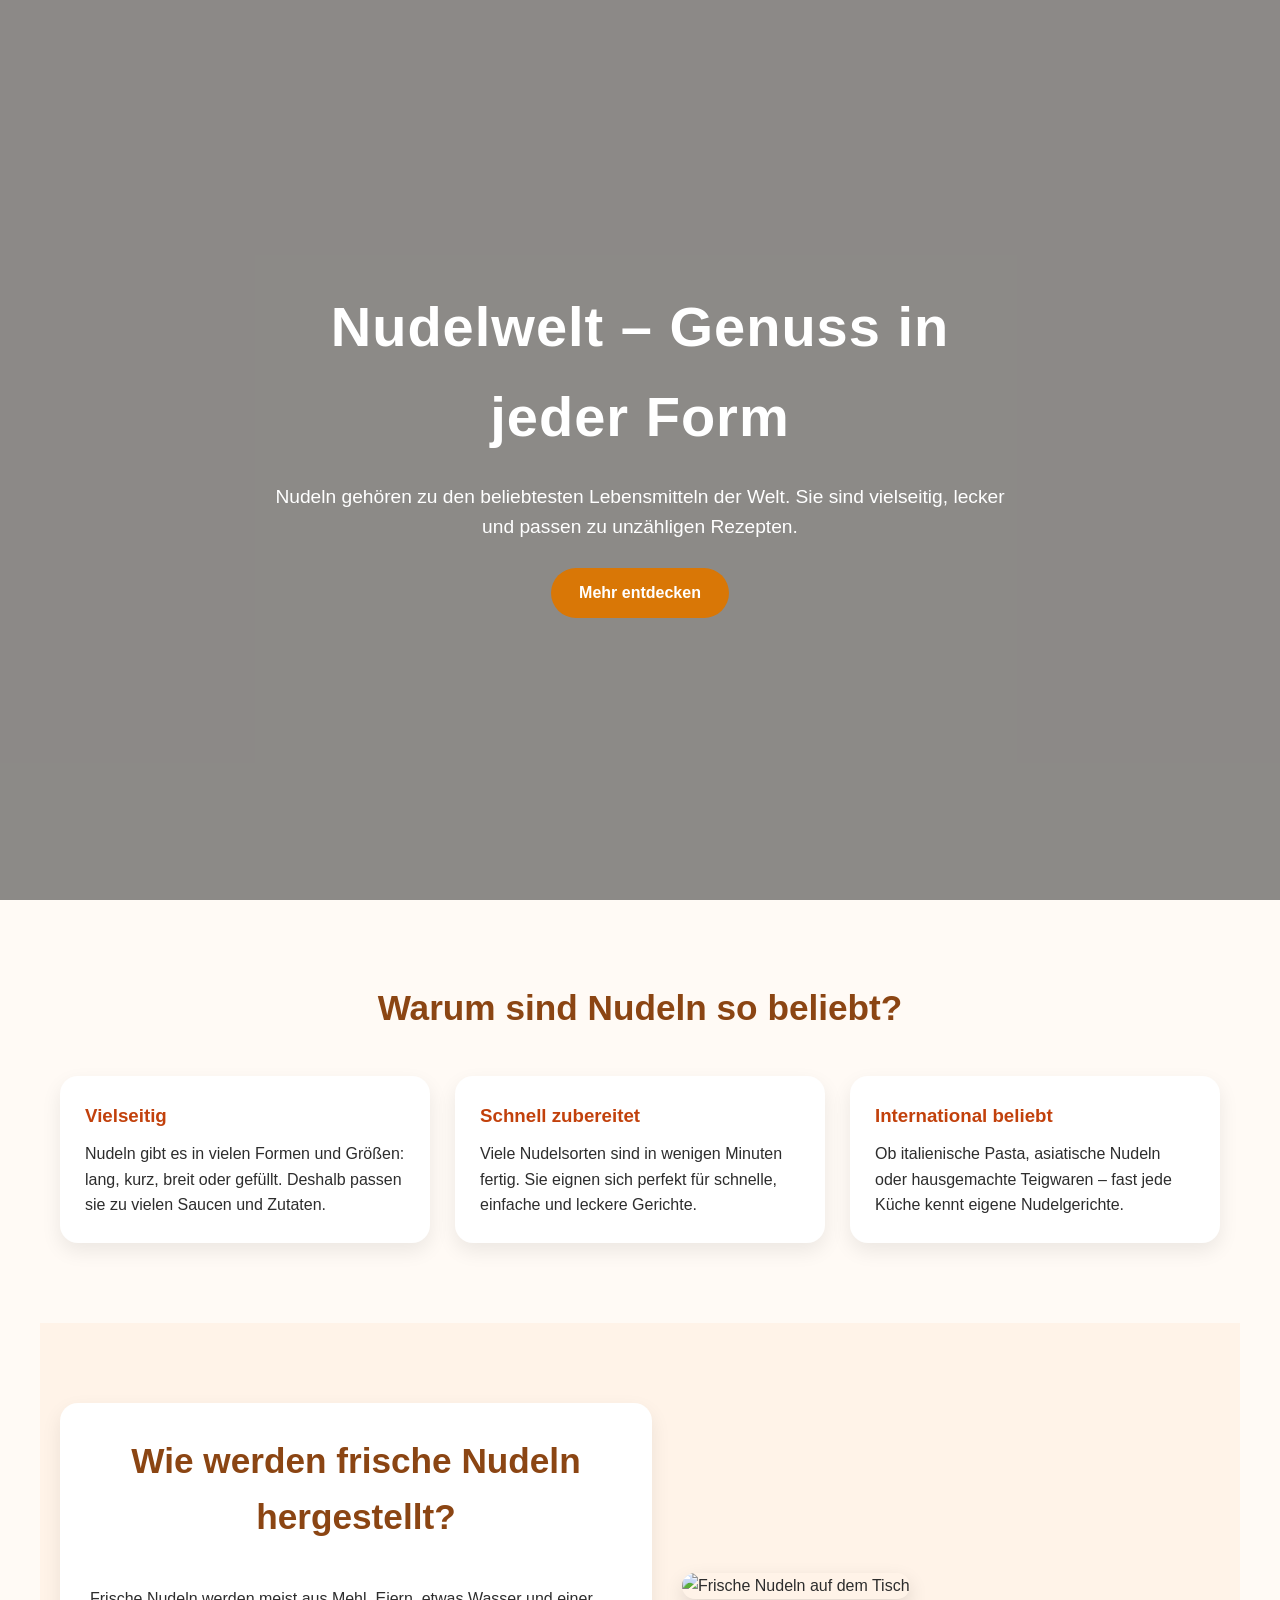
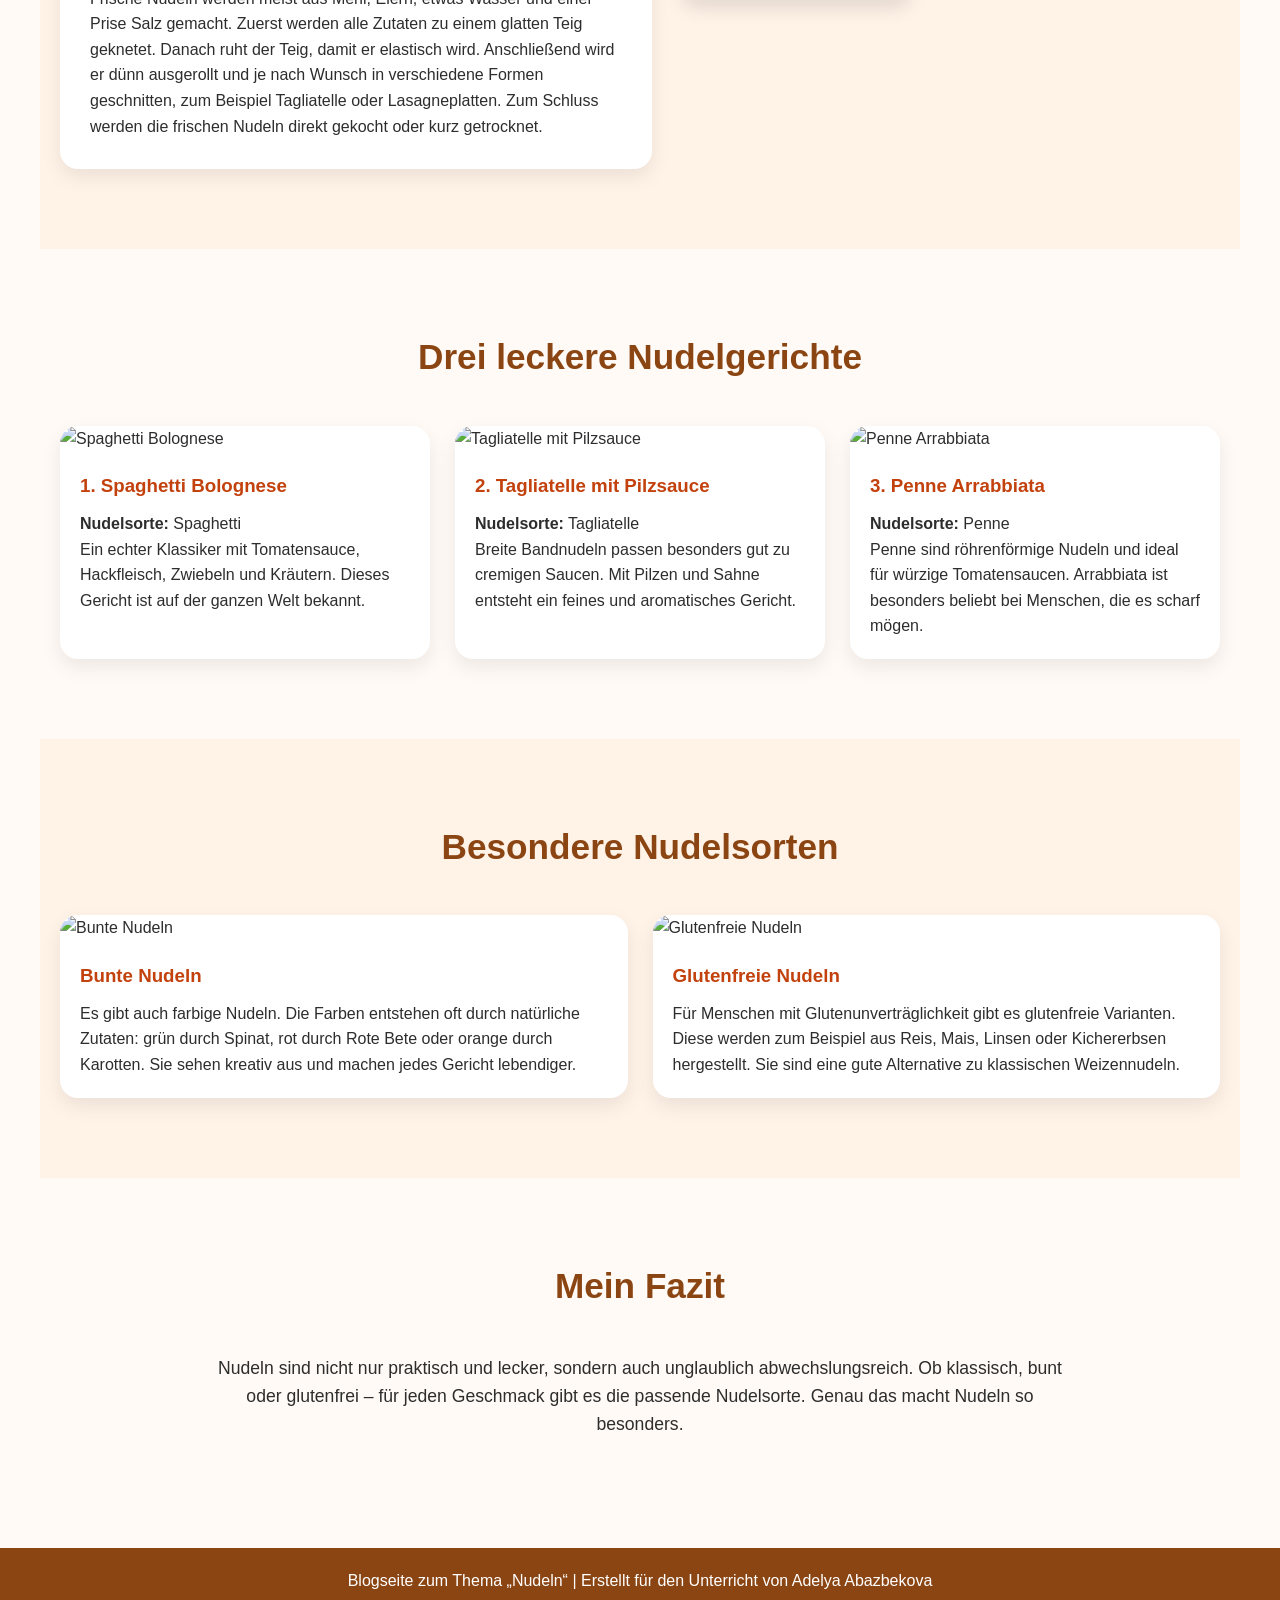
==== index.html @ d981134e "Fix GitHub Pages" ====
<!DOCTYPE html>
<html lang="de">
<head>
  <meta charset="UTF-8" />
  <meta name="viewport" content="width=device-width, initial-scale=1.0" />
  <title>Nudelwelt – Genuss in jeder Form</title>
  <link rel="stylesheet" href="schatzi.css" />
</head>
<body>

  <header class="hero">
    <div class="overlay"></div>
    <div class="hero-content">
      <h1>Nudelwelt – Genuss in jeder Form</h1>
      <p>
        Nudeln gehören zu den beliebtesten Lebensmitteln der Welt. 
        Sie sind vielseitig, lecker und passen zu unzähligen Rezepten.
      </p>
      <a href="#infos" class="btn">Mehr entdecken</a>
    </div>
  </header>

  <main>
    <section id="infos" class="section">
      <h2>Warum sind Nudeln so beliebt?</h2>
      <div class="info-grid">
        <div class="card">
          <h3>Vielseitig</h3>
          <p>
            Nudeln gibt es in vielen Formen und Größen: lang, kurz, breit oder gefüllt.
            Deshalb passen sie zu vielen Saucen und Zutaten.
          </p>
        </div>
        <div class="card">
          <h3>Schnell zubereitet</h3>
          <p>
            Viele Nudelsorten sind in wenigen Minuten fertig. 
            Sie eignen sich perfekt für schnelle, einfache und leckere Gerichte.
          </p>
        </div>
        <div class="card">
          <h3>International beliebt</h3>
          <p>
            Ob italienische Pasta, asiatische Nudeln oder hausgemachte Teigwaren –
            fast jede Küche kennt eigene Nudelgerichte.
          </p>
        </div>
      </div>
    </section>

    <section class="section alt">
      <div class="two-columns">
        <div class="text-box">
          <h2>Wie werden frische Nudeln hergestellt?</h2>
          <p>
            Frische Nudeln werden meist aus Mehl, Eiern, etwas Wasser und einer Prise Salz gemacht.
            Zuerst werden alle Zutaten zu einem glatten Teig geknetet. Danach ruht der Teig,
            damit er elastisch wird. Anschließend wird er dünn ausgerollt und je nach Wunsch
            in verschiedene Formen geschnitten, zum Beispiel Tagliatelle oder Lasagneplatten.
            Zum Schluss werden die frischen Nudeln direkt gekocht oder kurz getrocknet.
          </p>
        </div>
        <div class="image-box">
          <img src="https://images.unsplash.com/photo-1551183053-bf91a1d81141?auto=format&fit=crop&w=900&q=80" alt="Frische Nudeln auf dem Tisch">
        </div>
      </div>
    </section>

    <section class="section">
      <h2>Drei leckere Nudelgerichte</h2>
      <div class="dish-grid">
        <article class="dish-card">
          <img src="https://images.unsplash.com/photo-1621996346565-e3dbc646d9a9?auto=format&fit=crop&w=900&q=80" alt="Spaghetti Bolognese">
          <div class="dish-content">
            <h3>1. Spaghetti Bolognese</h3>
            <p><strong>Nudelsorte:</strong> Spaghetti</p>
            <p>
              Ein echter Klassiker mit Tomatensauce, Hackfleisch, Zwiebeln und Kräutern.
              Dieses Gericht ist auf der ganzen Welt bekannt.
            </p>
          </div>
        </article>

        <article class="dish-card">
          <img src="https://images.unsplash.com/photo-1516100882582-96c3a05fe590?auto=format&fit=crop&w=900&q=80" alt="Tagliatelle mit Pilzsauce">
          <div class="dish-content">
            <h3>2. Tagliatelle mit Pilzsauce</h3>
            <p><strong>Nudelsorte:</strong> Tagliatelle</p>
            <p>
              Breite Bandnudeln passen besonders gut zu cremigen Saucen.
              Mit Pilzen und Sahne entsteht ein feines und aromatisches Gericht.
            </p>
          </div>
        </article>

        <article class="dish-card">
          <img src="https://images.unsplash.com/photo-1617093727343-374698b1b08d?auto=format&fit=crop&w=900&q=80" alt="Penne Arrabbiata">
          <div class="dish-content">
            <h3>3. Penne Arrabbiata</h3>
            <p><strong>Nudelsorte:</strong> Penne</p>
            <p>
              Penne sind röhrenförmige Nudeln und ideal für würzige Tomatensaucen.
              Arrabbiata ist besonders beliebt bei Menschen, die es scharf mögen.
            </p>
          </div>
        </article>
      </div>
    </section>

    <section class="section alt">
      <h2>Besondere Nudelsorten</h2>
      <div class="special-grid">
        <div class="special-card">
          <img src="https://upload.wikimedia.org/wikipedia/commons/c/ca/Rainbow_pasta.jpg" alt="Bunte Nudeln">
          <h3>Bunte Nudeln</h3>
          <p>
            Es gibt auch farbige Nudeln. Die Farben entstehen oft durch natürliche Zutaten:
            grün durch Spinat, rot durch Rote Bete oder orange durch Karotten.
            Sie sehen kreativ aus und machen jedes Gericht lebendiger.
          </p>
        </div>

        <div class="special-card">
          <img src="https://images.unsplash.com/photo-1589302168068-964664d93dc0?auto=format&fit=crop&w=900&q=80" alt="Glutenfreie Nudeln">
          <h3>Glutenfreie Nudeln</h3>
          <p>
            Für Menschen mit Glutenunverträglichkeit gibt es glutenfreie Varianten.
            Diese werden zum Beispiel aus Reis, Mais, Linsen oder Kichererbsen hergestellt.
            Sie sind eine gute Alternative zu klassischen Weizennudeln.
          </p>
        </div>
      </div>
    </section>

    <section class="section conclusion">
      <h2>Mein Fazit</h2>
      <p>
        Nudeln sind nicht nur praktisch und lecker, sondern auch unglaublich abwechslungsreich.
        Ob klassisch, bunt oder glutenfrei – für jeden Geschmack gibt es die passende Nudelsorte.
        Genau das macht Nudeln so besonders.
      </p>
    </section>
  </main>

  <footer>
    <p>Blogseite zum Thema „Nudeln“ | Erstellt für den Unterricht von Adelya Abazbekova</p>
  </footer>

</body>
</html>
---- schatzi.css ----
* {
  margin: 0;
  padding: 0;
  box-sizing: border-box;
}

html {
  scroll-behavior: smooth;
}

body {
  font-family: Arial, sans-serif;
  line-height: 1.6;
  color: #2d2d2d;
  background: #fffaf5;
}

.hero {
  position: relative;
  height: 100vh;
  background: url('https://images.unsplash.com/photo-1546549032-9571cd6b27df?auto=format&fit=crop&w=1600&q=80') center/cover no-repeat;
  display: flex;
  align-items: center;
  justify-content: center;
  text-align: center;
}

.overlay {
  position: absolute;
  inset: 0;
  background: rgba(0, 0, 0, 0.45);
}

.hero-content {
  position: relative;
  z-index: 2;
  max-width: 800px;
  padding: 20px;
  color: white;
}

.hero-content h1 {
  font-size: 3.5rem;
  margin-bottom: 20px;
  letter-spacing: 1px;
}

.hero-content p {
  font-size: 1.2rem;
  margin-bottom: 25px;
}

.btn {
  display: inline-block;
  padding: 12px 28px;
  background: #d97706;
  color: white;
  text-decoration: none;
  border-radius: 30px;
  font-weight: bold;
  transition: 0.3s;
}

.btn:hover {
  background: #b45309;
  transform: scale(1.05);
}

.section {
  max-width: 1200px;
  margin: auto;
  padding: 80px 20px;
}

.section h2 {
  text-align: center;
  font-size: 2.2rem;
  margin-bottom: 40px;
  color: #8b4513;
}

.alt {
  background: #fff3e8;
}

.info-grid,
.dish-grid,
.special-grid {
  display: grid;
  gap: 25px;
}

.info-grid {
  grid-template-columns: repeat(auto-fit, minmax(250px, 1fr));
}

.card {
  background: white;
  padding: 25px;
  border-radius: 18px;
  box-shadow: 0 8px 20px rgba(0, 0, 0, 0.08);
  transition: 0.3s;
}

.card:hover {
  transform: translateY(-6px);
}

.card h3 {
  color: #c2410c;
  margin-bottom: 10px;
}

.two-columns {
  display: grid;
  grid-template-columns: 1.1fr 1fr;
  gap: 30px;
  align-items: center;
}

.text-box {
  background: white;
  padding: 30px;
  border-radius: 18px;
  box-shadow: 0 8px 20px rgba(0, 0, 0, 0.08);
}

.image-box img {
  width: 100%;
  border-radius: 18px;
  box-shadow: 0 8px 20px rgba(0, 0, 0, 0.12);
}

.dish-grid {
  grid-template-columns: repeat(auto-fit, minmax(280px, 1fr));
}

.dish-card {
  background: white;
  border-radius: 18px;
  overflow: hidden;
  box-shadow: 0 8px 20px rgba(0, 0, 0, 0.08);
  transition: 0.3s;
}

.dish-card:hover {
  transform: translateY(-6px);
}

.dish-card img {
  width: 100%;
  height: 220px;
  object-fit: cover;
}

.dish-content {
  padding: 20px;
}

.dish-content h3 {
  color: #c2410c;
  margin-bottom: 10px;
}

.special-grid {
  grid-template-columns: repeat(auto-fit, minmax(300px, 1fr));
}

.special-card {
  background: white;
  border-radius: 18px;
  overflow: hidden;
  box-shadow: 0 8px 20px rgba(0, 0, 0, 0.08);
  transition: 0.3s;
}

.special-card:hover {
  transform: translateY(-6px);
}

.special-card img {
  width: 100%;
  height: 240px;
  object-fit: cover;
}

.special-card h3 {
  color: #c2410c;
  padding: 20px 20px 10px;
}

.special-card p {
  padding: 0 20px 20px;
}

.conclusion p {
  max-width: 850px;
  margin: auto;
  text-align: center;
  font-size: 1.1rem;
}

footer {
  background: #8b4513;
  color: white;
  text-align: center;
  padding: 20px;
  margin-top: 30px;
}

@media (max-width: 900px) {
  .hero-content h1 {
    font-size: 2.4rem;
  }

  .two-columns {
    grid-template-columns: 1fr;
  }
}

@media (max-width: 600px) {
  .hero {
    height: 85vh;
  }

  .hero-content h1 {
    font-size: 2rem;
  }

  .hero-content p {
    font-size: 1rem;
  }

  .section {
    padding: 60px 15px;
  }

  .section h2 {
    font-size: 1.8rem;
  }
}
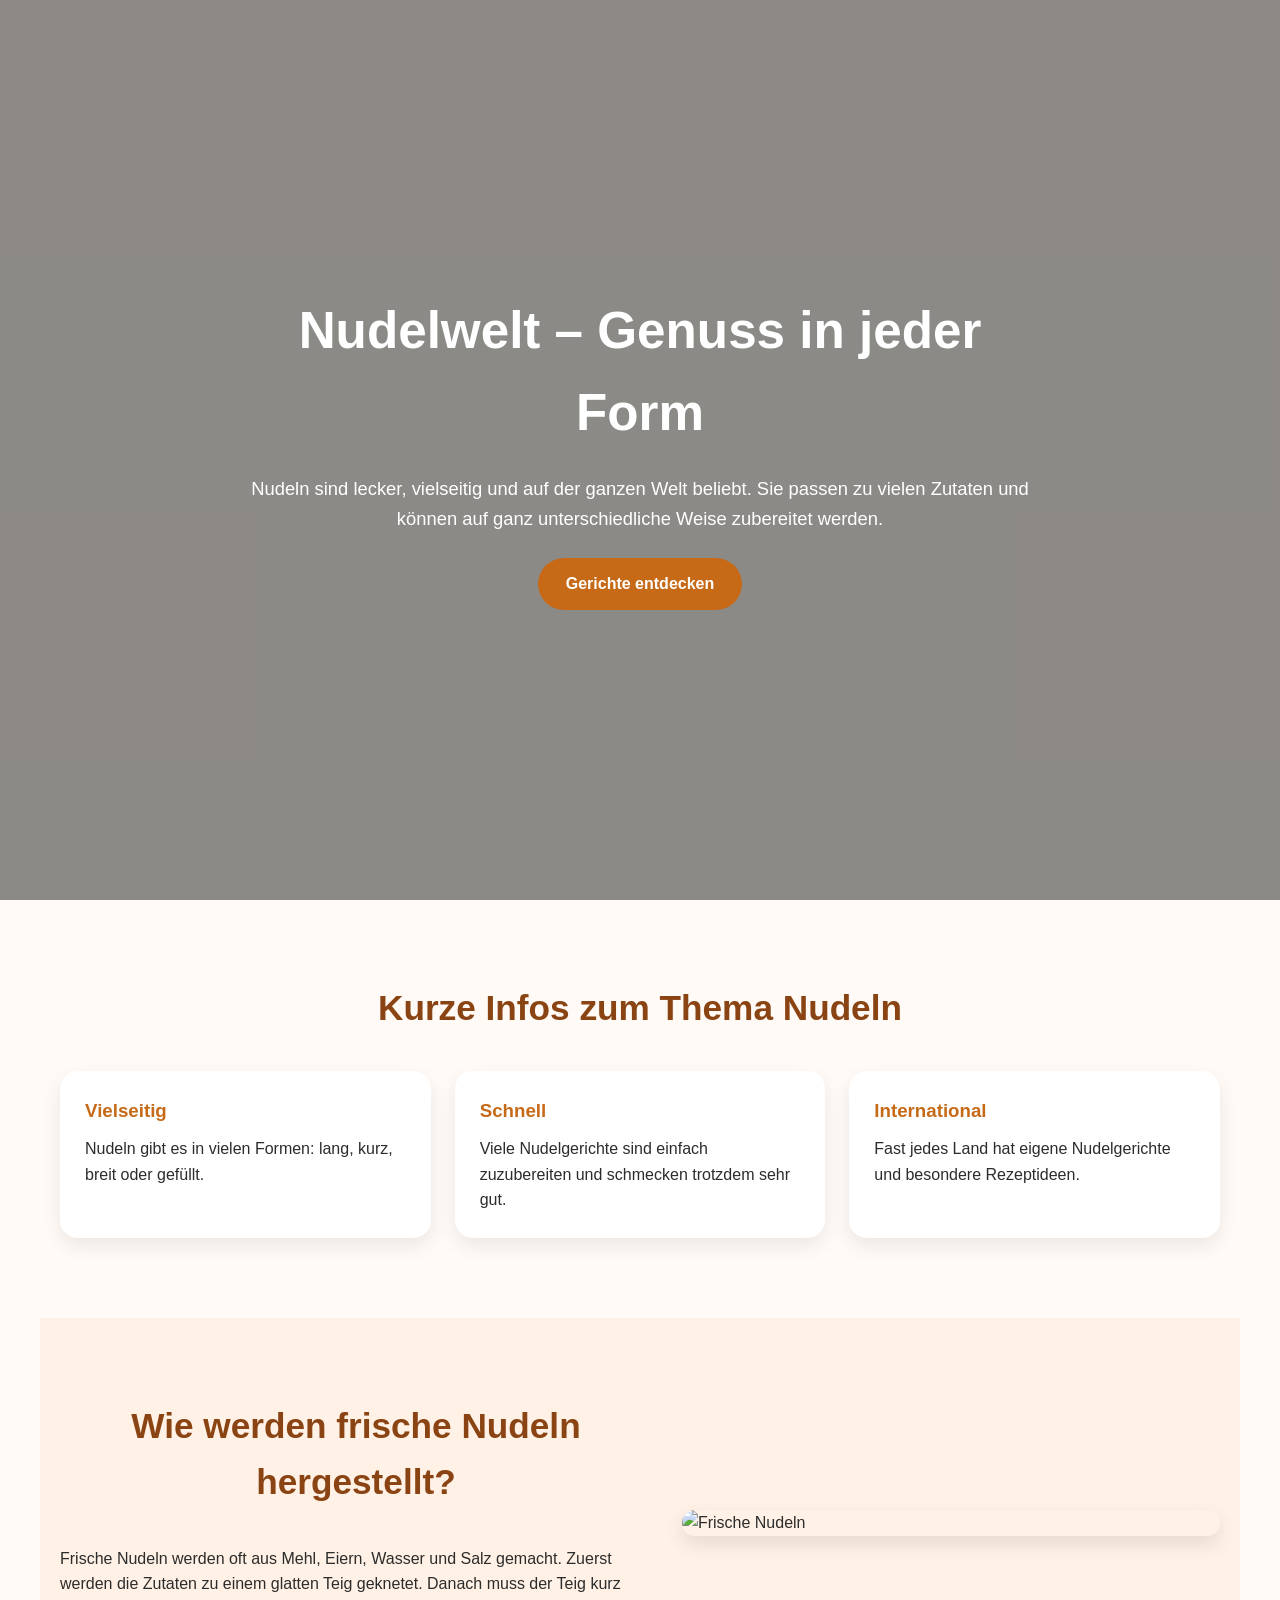
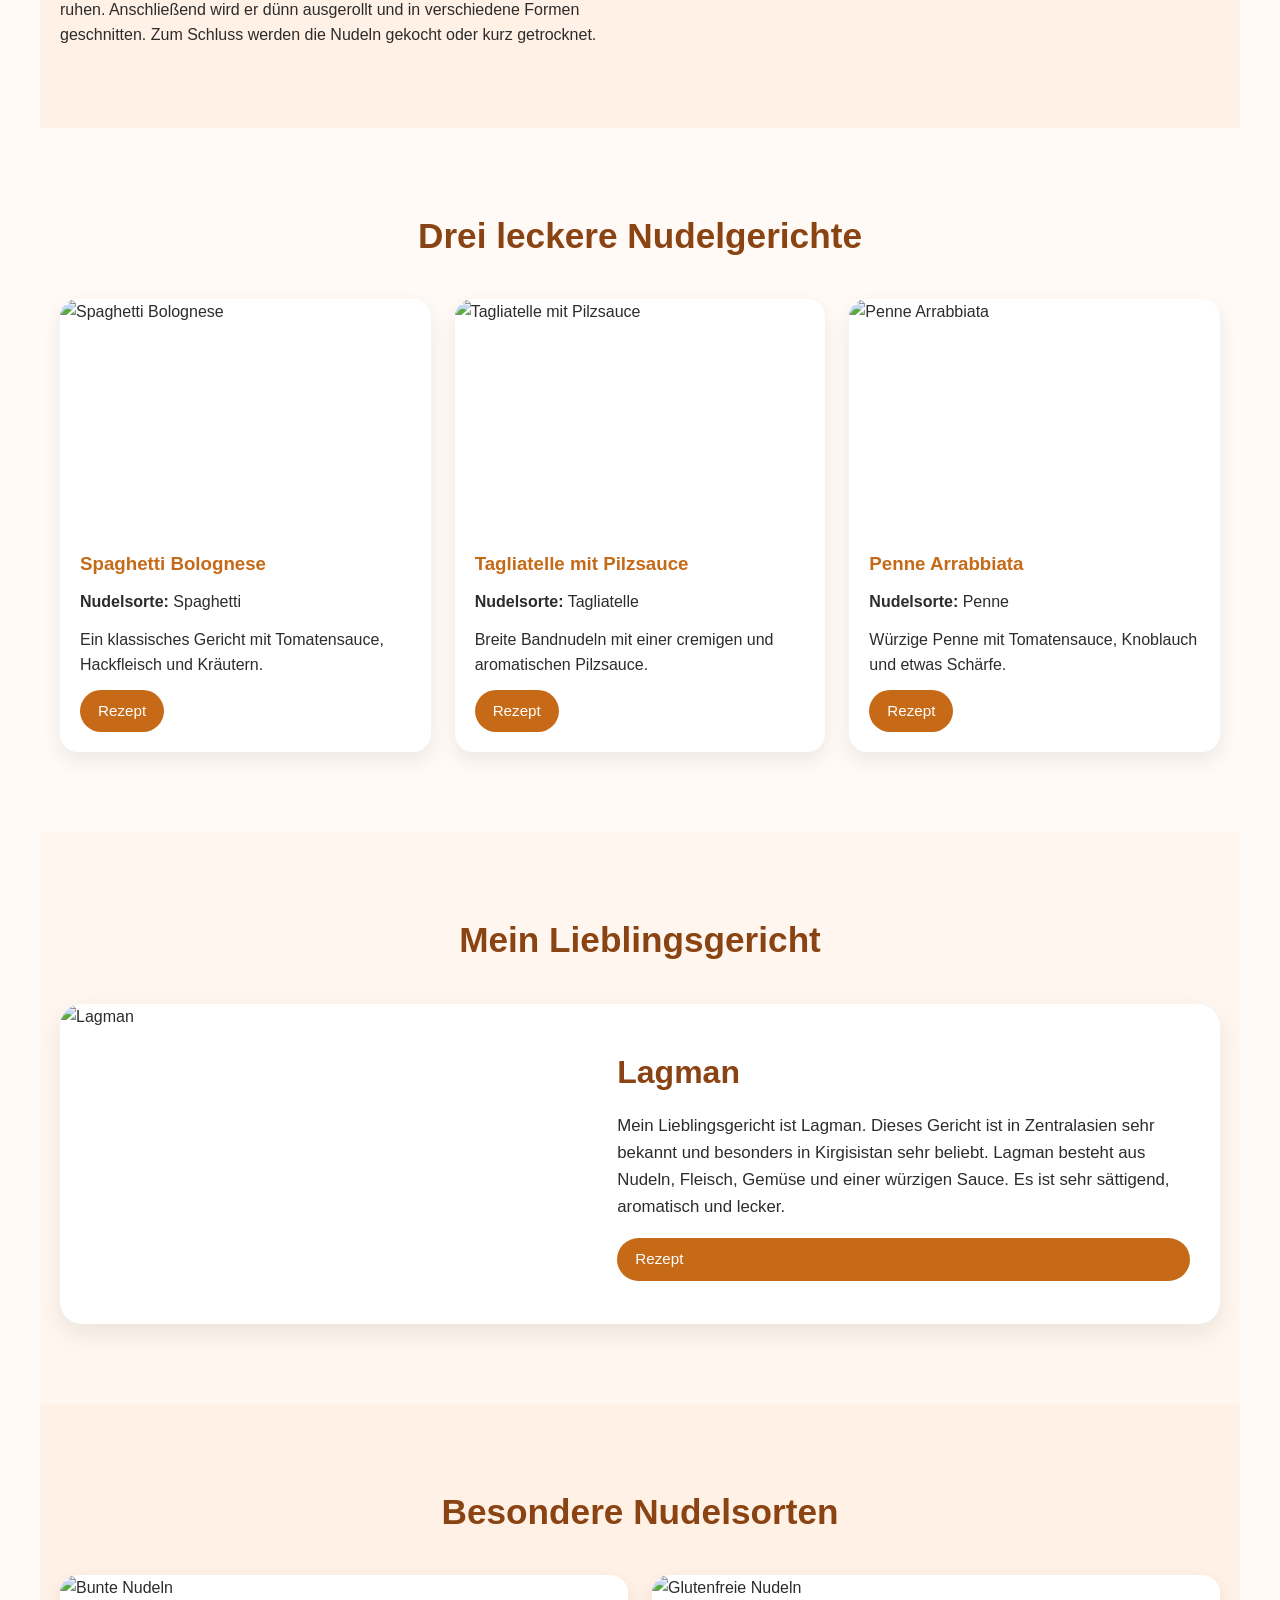
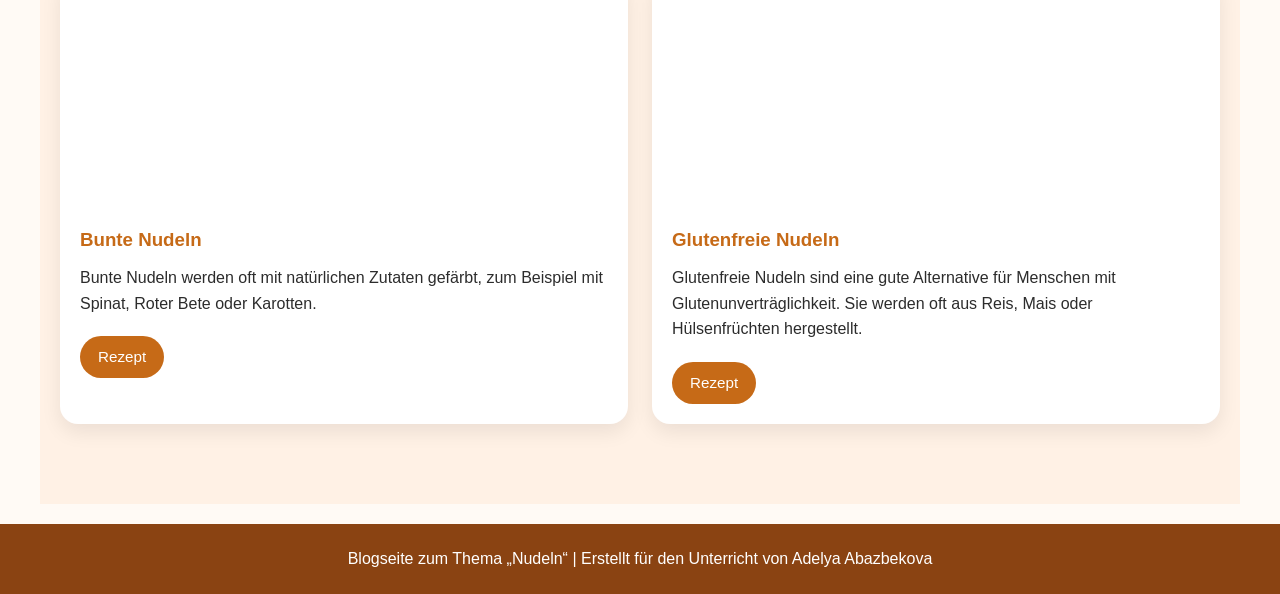
==== commit 805a597d: "Added recipe pages and favorite dish" ====
--- a/index.html
+++ b/index.html
@@ -9,137 +9,131 @@
 <body>
 
   <header class="hero">
-    <div class="overlay"></div>
+    <div class="hero-overlay"></div>
     <div class="hero-content">
       <h1>Nudelwelt – Genuss in jeder Form</h1>
       <p>
-        Nudeln gehören zu den beliebtesten Lebensmitteln der Welt. 
-        Sie sind vielseitig, lecker und passen zu unzähligen Rezepten.
+        Nudeln sind lecker, vielseitig und auf der ganzen Welt beliebt.
+        Sie passen zu vielen Zutaten und können auf ganz unterschiedliche Weise zubereitet werden.
       </p>
-      <a href="#infos" class="btn">Mehr entdecken</a>
+      <a href="#gerichte" class="btn">Gerichte entdecken</a>
     </div>
   </header>
 
   <main>
-    <section id="infos" class="section">
-      <h2>Warum sind Nudeln so beliebt?</h2>
+    <section class="section">
+      <h2>Kurze Infos zum Thema Nudeln</h2>
       <div class="info-grid">
-        <div class="card">
+        <div class="info-card">
           <h3>Vielseitig</h3>
-          <p>
-            Nudeln gibt es in vielen Formen und Größen: lang, kurz, breit oder gefüllt.
-            Deshalb passen sie zu vielen Saucen und Zutaten.
-          </p>
+          <p>Nudeln gibt es in vielen Formen: lang, kurz, breit oder gefüllt.</p>
         </div>
-        <div class="card">
-          <h3>Schnell zubereitet</h3>
-          <p>
-            Viele Nudelsorten sind in wenigen Minuten fertig. 
-            Sie eignen sich perfekt für schnelle, einfache und leckere Gerichte.
-          </p>
+        <div class="info-card">
+          <h3>Schnell</h3>
+          <p>Viele Nudelgerichte sind einfach zuzubereiten und schmecken trotzdem sehr gut.</p>
         </div>
-        <div class="card">
-          <h3>International beliebt</h3>
-          <p>
-            Ob italienische Pasta, asiatische Nudeln oder hausgemachte Teigwaren –
-            fast jede Küche kennt eigene Nudelgerichte.
-          </p>
+        <div class="info-card">
+          <h3>International</h3>
+          <p>Fast jedes Land hat eigene Nudelgerichte und besondere Rezeptideen.</p>
         </div>
       </div>
     </section>
 
-    <section class="section alt">
+    <section class="section section-light">
       <div class="two-columns">
-        <div class="text-box">
+        <div>
           <h2>Wie werden frische Nudeln hergestellt?</h2>
           <p>
-            Frische Nudeln werden meist aus Mehl, Eiern, etwas Wasser und einer Prise Salz gemacht.
-            Zuerst werden alle Zutaten zu einem glatten Teig geknetet. Danach ruht der Teig,
-            damit er elastisch wird. Anschließend wird er dünn ausgerollt und je nach Wunsch
-            in verschiedene Formen geschnitten, zum Beispiel Tagliatelle oder Lasagneplatten.
-            Zum Schluss werden die frischen Nudeln direkt gekocht oder kurz getrocknet.
+            Frische Nudeln werden oft aus Mehl, Eiern, Wasser und Salz gemacht.
+            Zuerst werden die Zutaten zu einem glatten Teig geknetet.
+            Danach muss der Teig kurz ruhen.
+            Anschließend wird er dünn ausgerollt und in verschiedene Formen geschnitten.
+            Zum Schluss werden die Nudeln gekocht oder kurz getrocknet.
           </p>
         </div>
-        <div class="image-box">
-          <img src="https://images.unsplash.com/photo-1551183053-bf91a1d81141?auto=format&fit=crop&w=900&q=80" alt="Frische Nudeln auf dem Tisch">
+        <div>
+          <img src="https://upload.wikimedia.org/wikipedia/commons/9/93/Cooking-cuisine-delicious-egg-327143.jpg" alt="Frische Nudeln">
         </div>
       </div>
     </section>
 
-    <section class="section">
+    <section class="section" id="gerichte">
       <h2>Drei leckere Nudelgerichte</h2>
+
       <div class="dish-grid">
         <article class="dish-card">
-          <img src="https://images.unsplash.com/photo-1621996346565-e3dbc646d9a9?auto=format&fit=crop&w=900&q=80" alt="Spaghetti Bolognese">
+          <img src="https://upload.wikimedia.org/wikipedia/commons/c/c3/Spaghetti_bolognese.jpg" alt="Spaghetti Bolognese">
           <div class="dish-content">
-            <h3>1. Spaghetti Bolognese</h3>
+            <h3>Spaghetti Bolognese</h3>
             <p><strong>Nudelsorte:</strong> Spaghetti</p>
-            <p>
-              Ein echter Klassiker mit Tomatensauce, Hackfleisch, Zwiebeln und Kräutern.
-              Dieses Gericht ist auf der ganzen Welt bekannt.
-            </p>
+            <p>Ein klassisches Gericht mit Tomatensauce, Hackfleisch und Kräutern.</p>
+            <a href="spaghetti.html" class="small-btn">Rezept</a>
           </div>
         </article>
 
         <article class="dish-card">
-          <img src="https://images.unsplash.com/photo-1516100882582-96c3a05fe590?auto=format&fit=crop&w=900&q=80" alt="Tagliatelle mit Pilzsauce">
+          <img src="https://upload.wikimedia.org/wikipedia/commons/b/b7/Tagliatelle_Con_Funghi_%2864058379%29.jpeg" alt="Tagliatelle mit Pilzsauce">
           <div class="dish-content">
-            <h3>2. Tagliatelle mit Pilzsauce</h3>
+            <h3>Tagliatelle mit Pilzsauce</h3>
             <p><strong>Nudelsorte:</strong> Tagliatelle</p>
-            <p>
-              Breite Bandnudeln passen besonders gut zu cremigen Saucen.
-              Mit Pilzen und Sahne entsteht ein feines und aromatisches Gericht.
-            </p>
+            <p>Breite Bandnudeln mit einer cremigen und aromatischen Pilzsauce.</p>
+            <a href="tagliatelle.html" class="small-btn">Rezept</a>
           </div>
         </article>
 
         <article class="dish-card">
-          <img src="https://images.unsplash.com/photo-1617093727343-374698b1b08d?auto=format&fit=crop&w=900&q=80" alt="Penne Arrabbiata">
+          <img src="https://upload.wikimedia.org/wikipedia/commons/c/cd/Penne_Arrabbiata.jpg" alt="Penne Arrabbiata">
           <div class="dish-content">
-            <h3>3. Penne Arrabbiata</h3>
+            <h3>Penne Arrabbiata</h3>
             <p><strong>Nudelsorte:</strong> Penne</p>
-            <p>
-              Penne sind röhrenförmige Nudeln und ideal für würzige Tomatensaucen.
-              Arrabbiata ist besonders beliebt bei Menschen, die es scharf mögen.
-            </p>
+            <p>Würzige Penne mit Tomatensauce, Knoblauch und etwas Schärfe.</p>
+            <a href="penne.html" class="small-btn">Rezept</a>
           </div>
         </article>
       </div>
     </section>
 
-    <section class="section alt">
-      <h2>Besondere Nudelsorten</h2>
-      <div class="special-grid">
-        <div class="special-card">
-          <img src="https://upload.wikimedia.org/wikipedia/commons/c/ca/Rainbow_pasta.jpg" alt="Bunte Nudeln">
-          <h3>Bunte Nudeln</h3>
+    <section class="section section-favorite">
+      <h2>Mein Lieblingsgericht</h2>
+      <div class="favorite-card">
+        <img src="https://upload.wikimedia.org/wikipedia/commons/9/9c/Uzbek_lagman.jpg" alt="Lagman">
+        <div class="favorite-content">
+          <h3>Lagman</h3>
           <p>
-            Es gibt auch farbige Nudeln. Die Farben entstehen oft durch natürliche Zutaten:
-            grün durch Spinat, rot durch Rote Bete oder orange durch Karotten.
-            Sie sehen kreativ aus und machen jedes Gericht lebendiger.
+            Mein Lieblingsgericht ist Lagman. Dieses Gericht ist in Zentralasien sehr bekannt
+            und besonders in Kirgisistan sehr beliebt. Lagman besteht aus Nudeln, Fleisch,
+            Gemüse und einer würzigen Sauce. Es ist sehr sättigend, aromatisch und lecker.
           </p>
-        </div>
-
-        <div class="special-card">
-          <img src="https://images.unsplash.com/photo-1589302168068-964664d93dc0?auto=format&fit=crop&w=900&q=80" alt="Glutenfreie Nudeln">
-          <h3>Glutenfreie Nudeln</h3>
-          <p>
-            Für Menschen mit Glutenunverträglichkeit gibt es glutenfreie Varianten.
-            Diese werden zum Beispiel aus Reis, Mais, Linsen oder Kichererbsen hergestellt.
-            Sie sind eine gute Alternative zu klassischen Weizennudeln.
-          </p>
+          <a href="lagman.html" class="small-btn">Rezept</a>
         </div>
       </div>
     </section>
 
-    <section class="section conclusion">
-      <h2>Mein Fazit</h2>
+    <section class="section section-light">
+  <h2>Besondere Nudelsorten</h2>
+  <div class="special-grid">
+    <div class="special-card">
+      <img src="https://upload.wikimedia.org/wikipedia/commons/3/31/Bunte_Nudeln_20200117.jpg
+" alt="Bunte Nudeln">
+      <h3>Bunte Nudeln</h3>
       <p>
-        Nudeln sind nicht nur praktisch und lecker, sondern auch unglaublich abwechslungsreich.
-        Ob klassisch, bunt oder glutenfrei – für jeden Geschmack gibt es die passende Nudelsorte.
-        Genau das macht Nudeln so besonders.
+        Bunte Nudeln werden oft mit natürlichen Zutaten gefärbt,
+        zum Beispiel mit Spinat, Roter Bete oder Karotten.
       </p>
-    </section>
+      <a href="bunte.html" class="small-btn">Rezept</a>
+    </div>
+
+    <div class="special-card">
+      <img src="https://upload.wikimedia.org/wikipedia/commons/7/77/%E3%82%AF%E3%83%AA%E3%83%BC%E3%83%A0%E3%83%91%E3%82%B9%E3%82%BF%EF%BC%88%E3%82%B0%E3%83%AB%E3%83%86%E3%83%B3%E3%83%95%E3%83%AA%E3%83%BC%EF%BC%89.jpg" alt="Glutenfreie Nudeln">
+      <h3>Glutenfreie Nudeln</h3>
+      <p>
+        Glutenfreie Nudeln sind eine gute Alternative für Menschen mit Glutenunverträglichkeit.
+        Sie werden oft aus Reis, Mais oder Hülsenfrüchten hergestellt.
+      </p>
+      <a href="glutenfrei.html" class="small-btn">Rezept</a>
+    </div>
+  </div>
+</section>
   </main>
 
   <footer>
--- a/schatzi.css
+++ b/schatzi.css
@@ -4,28 +4,33 @@
   box-sizing: border-box;
 }
 
-html {
-  scroll-behavior: smooth;
-}
-
 body {
   font-family: Arial, sans-serif;
+  background: #fffaf5;
+  color: #2c2c2c;
   line-height: 1.6;
-  color: #2d2d2d;
-  background: #fffaf5;
+}
+
+a {
+  text-decoration: none;
+}
+
+img {
+  max-width: 100%;
+  display: block;
 }
 
 .hero {
   position: relative;
-  height: 100vh;
-  background: url('https://images.unsplash.com/photo-1546549032-9571cd6b27df?auto=format&fit=crop&w=1600&q=80') center/cover no-repeat;
+  min-height: 100vh;
+background: url("https://upload.wikimedia.org/wikipedia/commons/b/ba/Italian_dish_with_pasta.jpg") center/cover no-repeat;
   display: flex;
   align-items: center;
   justify-content: center;
   text-align: center;
 }
 
-.overlay {
+.hero-overlay {
   position: absolute;
   inset: 0;
   background: rgba(0, 0, 0, 0.45);
@@ -34,80 +39,86 @@
 .hero-content {
   position: relative;
   z-index: 2;
-  max-width: 800px;
+  max-width: 850px;
   padding: 20px;
   color: white;
 }
 
 .hero-content h1 {
-  font-size: 3.5rem;
+  font-size: 3.2rem;
   margin-bottom: 20px;
-  letter-spacing: 1px;
 }
 
 .hero-content p {
-  font-size: 1.2rem;
+  font-size: 1.15rem;
   margin-bottom: 25px;
 }
 
+.btn,
+.small-btn,
+.back-btn {
+  display: inline-block;
+  background: #c66a17;
+  color: white;
+  border-radius: 30px;
+  transition: 0.3s;
+}
+
 .btn {
-  display: inline-block;
-  padding: 12px 28px;
-  background: #d97706;
-  color: white;
-  text-decoration: none;
-  border-radius: 30px;
+  padding: 13px 28px;
   font-weight: bold;
-  transition: 0.3s;
-}
-
-.btn:hover {
-  background: #b45309;
-  transform: scale(1.05);
+}
+
+.small-btn,
+.back-btn {
+  padding: 9px 18px;
+  font-size: 0.95rem;
+}
+
+.btn:hover,
+.small-btn:hover,
+.back-btn:hover {
+  background: #a95006;
+  transform: translateY(-2px);
 }
 
 .section {
   max-width: 1200px;
-  margin: auto;
+  margin: 0 auto;
   padding: 80px 20px;
 }
 
 .section h2 {
   text-align: center;
+  margin-bottom: 35px;
   font-size: 2.2rem;
-  margin-bottom: 40px;
-  color: #8b4513;
-}
-
-.alt {
-  background: #fff3e8;
+  color: #8a4312;
+}
+
+.section-light {
+  background: #fff1e5;
 }
 
 .info-grid,
 .dish-grid,
 .special-grid {
   display: grid;
-  gap: 25px;
+  gap: 24px;
 }
 
 .info-grid {
-  grid-template-columns: repeat(auto-fit, minmax(250px, 1fr));
-}
-
-.card {
+  grid-template-columns: repeat(auto-fit, minmax(240px, 1fr));
+}
+
+.info-card {
   background: white;
+  border-radius: 18px;
   padding: 25px;
-  border-radius: 18px;
   box-shadow: 0 8px 20px rgba(0, 0, 0, 0.08);
-  transition: 0.3s;
-}
-
-.card:hover {
-  transform: translateY(-6px);
-}
-
-.card h3 {
-  color: #c2410c;
+}
+
+.info-card h3 {
+  color: #c66a17;
   margin-bottom: 10px;
 }
 
@@ -118,54 +129,16 @@
   align-items: center;
 }
 
-.text-box {
-  background: white;
-  padding: 30px;
+.two-columns img {
   border-radius: 18px;
-  box-shadow: 0 8px 20px rgba(0, 0, 0, 0.08);
-}
-
-.image-box img {
-  width: 100%;
-  border-radius: 18px;
-  box-shadow: 0 8px 20px rgba(0, 0, 0, 0.12);
+  box-shadow: 0 8px 20px rgba(0, 0, 0, 0.1);
 }
 
 .dish-grid {
   grid-template-columns: repeat(auto-fit, minmax(280px, 1fr));
 }
 
-.dish-card {
-  background: white;
-  border-radius: 18px;
-  overflow: hidden;
-  box-shadow: 0 8px 20px rgba(0, 0, 0, 0.08);
-  transition: 0.3s;
-}
-
-.dish-card:hover {
-  transform: translateY(-6px);
-}
-
-.dish-card img {
-  width: 100%;
-  height: 220px;
-  object-fit: cover;
-}
-
-.dish-content {
-  padding: 20px;
-}
-
-.dish-content h3 {
-  color: #c2410c;
-  margin-bottom: 10px;
-}
-
-.special-grid {
-  grid-template-columns: repeat(auto-fit, minmax(300px, 1fr));
-}
-
+.dish-card,
 .special-card {
   background: white;
   border-radius: 18px;
@@ -174,68 +147,194 @@
   transition: 0.3s;
 }
 
-.special-card:hover {
-  transform: translateY(-6px);
-}
-
+.dish-card:hover,
+.special-card:hover,
+.favorite-card:hover {
+  transform: translateY(-5px);
+}
+
+.dish-card img,
 .special-card img {
   width: 100%;
-  height: 240px;
+  height: 230px;
   object-fit: cover;
 }
 
+.dish-content {
+  padding: 20px;
+}
+
+.dish-content h3 {
+  margin-bottom: 10px;
+  color: #c66a17;
+}
+
+.dish-content p {
+  margin-bottom: 12px;
+}
+
+.section-favorite {
+  background: #fff7ef;
+}
+
+.favorite-card {
+  display: grid;
+  grid-template-columns: 1fr 1.2fr;
+  background: white;
+  border-radius: 22px;
+  overflow: hidden;
+  box-shadow: 0 10px 24px rgba(0, 0, 0, 0.08);
+  transition: 0.3s;
+}
+
+.favorite-card img {
+  width: 100%;
+  height: 100%;
+  min-height: 320px;
+  object-fit: cover;
+}
+
+.favorite-content {
+  padding: 30px;
+  display: flex;
+  flex-direction: column;
+  justify-content: center;
+}
+
+.favorite-content h3 {
+  font-size: 2rem;
+  color: #8a4312;
+  margin-bottom: 15px;
+}
+
+.favorite-content p {
+  margin-bottom: 18px;
+  font-size: 1.05rem;
+}
+
+.special-grid {
+  grid-template-columns: repeat(auto-fit, minmax(280px, 1fr));
+}
+
 .special-card h3 {
-  color: #c2410c;
   padding: 20px 20px 10px;
+  color: #c66a17;
 }
 
 .special-card p {
   padding: 0 20px 20px;
 }
 
-.conclusion p {
-  max-width: 850px;
-  margin: auto;
-  text-align: center;
-  font-size: 1.1rem;
-}
-
 footer {
-  background: #8b4513;
+  background: #8a4312;
   color: white;
   text-align: center;
-  padding: 20px;
+  padding: 22px;
+  margin-top: 20px;
+}
+
+/* Rezeptseiten */
+.recipe-page {
+  background: #fffaf5;
+}
+
+.topbar {
+  background: #8a4312;
+  padding: 18px 20px;
+}
+
+.recipe-hero {
+  max-width: 1100px;
+  margin: 40px auto 20px;
+  padding: 0 20px;
+}
+
+.recipe-hero img {
+  width: 100%;
+  max-height: 420px;
+  object-fit: cover;
+  border-radius: 20px;
+  box-shadow: 0 10px 24px rgba(0, 0, 0, 0.1);
+}
+
+.recipe-container {
+  max-width: 1100px;
+  margin: 0 auto;
+  padding: 20px 20px 80px;
+}
+
+.recipe-title {
+  text-align: center;
+  margin: 25px 0;
+}
+
+.recipe-title h1 {
+  font-size: 2.5rem;
+  color: #8a4312;
+}
+
+.recipe-title p {
+  color: #555;
+  margin-top: 10px;
+}
+
+.recipe-content {
+  display: grid;
+  grid-template-columns: 0.9fr 1.3fr;
+  gap: 30px;
   margin-top: 30px;
+}
+
+.recipe-box {
+  background: white;
+  border-radius: 20px;
+  padding: 28px;
+  box-shadow: 0 8px 22px rgba(0, 0, 0, 0.08);
+}
+
+.recipe-box h2 {
+  color: #c66a17;
+  margin-bottom: 15px;
+}
+
+.recipe-box ul,
+.recipe-box ol {
+  padding-left: 20px;
+}
+
+.recipe-box li {
+  margin-bottom: 10px;
 }
 
 @media (max-width: 900px) {
   .hero-content h1 {
-    font-size: 2.4rem;
-  }
-
-  .two-columns {
+    font-size: 2.3rem;
+  }
+
+  .two-columns,
+  .favorite-card,
+  .recipe-content {
     grid-template-columns: 1fr;
   }
+
+  .favorite-card img {
+    min-height: 250px;
+  }
 }
 
 @media (max-width: 600px) {
-  .hero {
-    height: 85vh;
+  .section h2 {
+    font-size: 1.8rem;
   }
 
   .hero-content h1 {
     font-size: 2rem;
   }
 
-  .hero-content p {
-    font-size: 1rem;
-  }
-
-  .section {
-    padding: 60px 15px;
-  }
-
-  .section h2 {
-    font-size: 1.8rem;
-  }
+  .recipe-title h1 {
+    font-size: 2rem;
+  }
+}
+.special-card .small-btn {
+  margin: 0 20px 20px;
 }
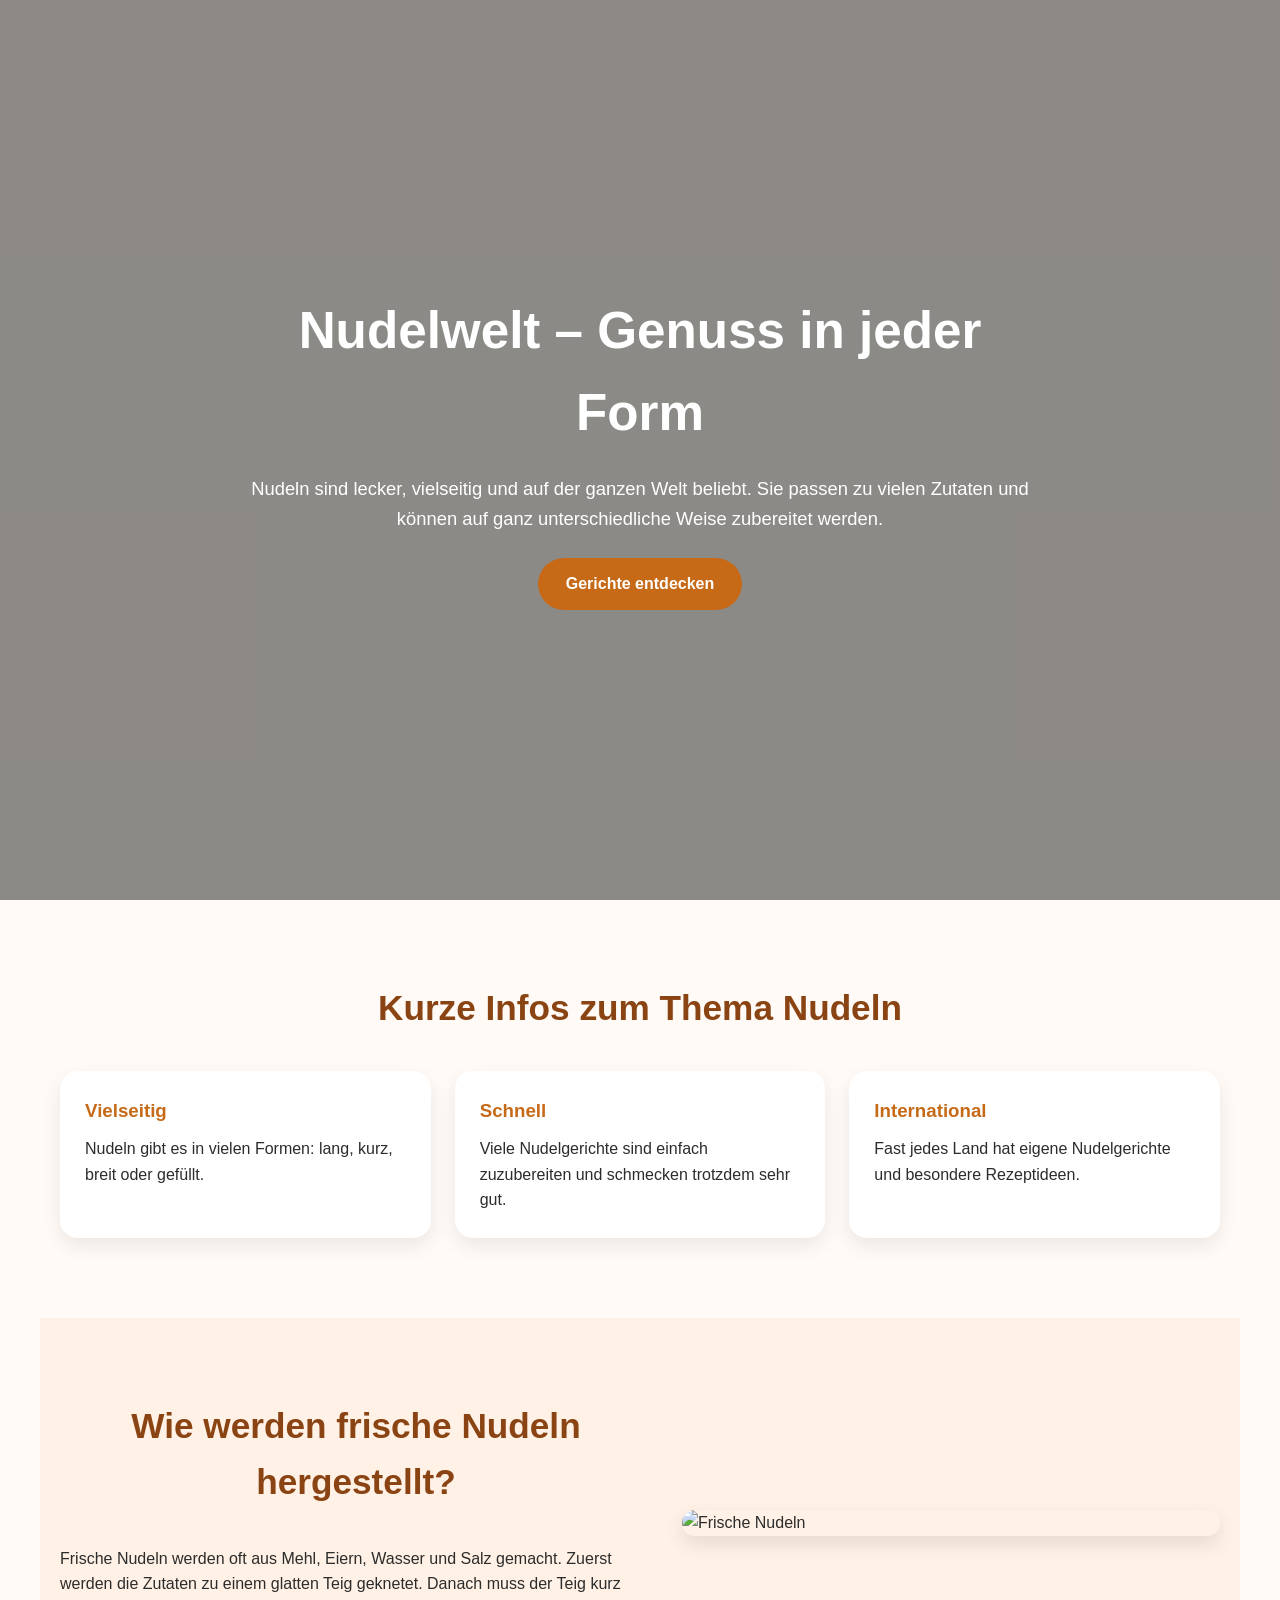
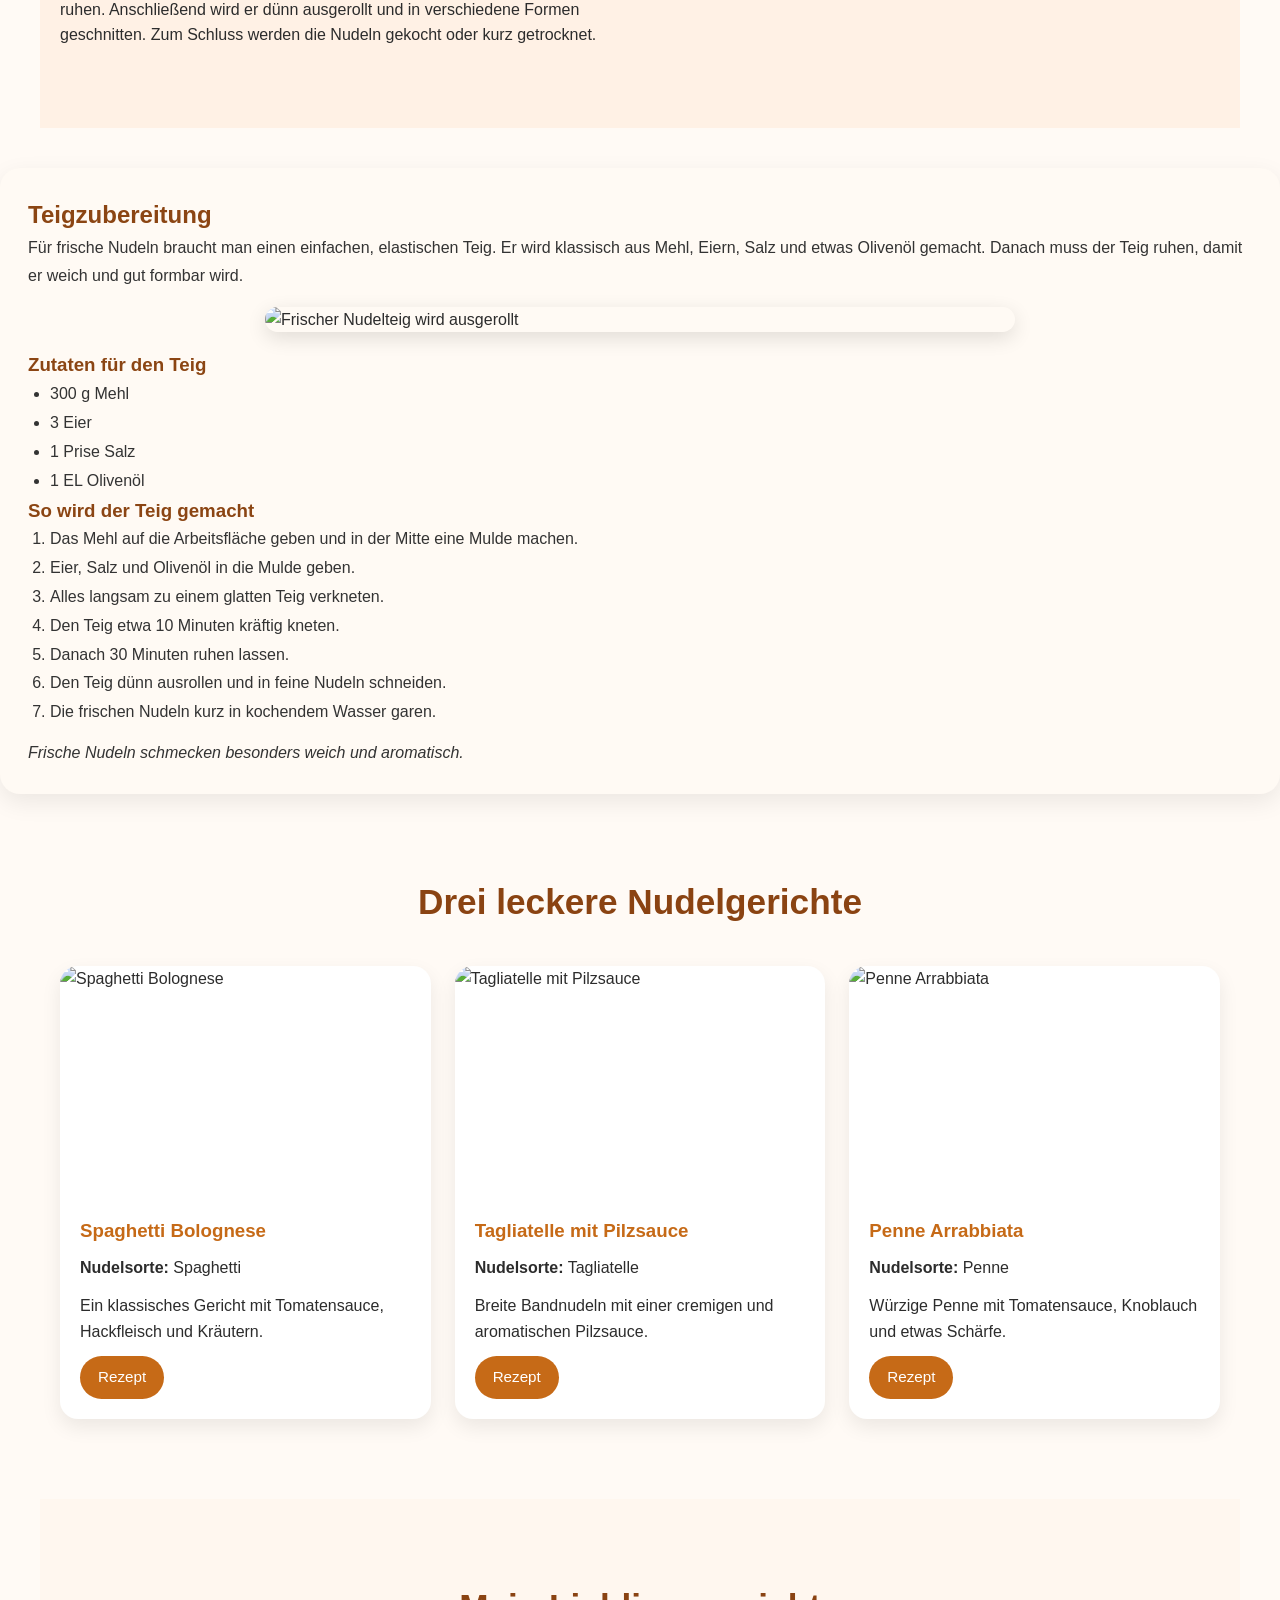
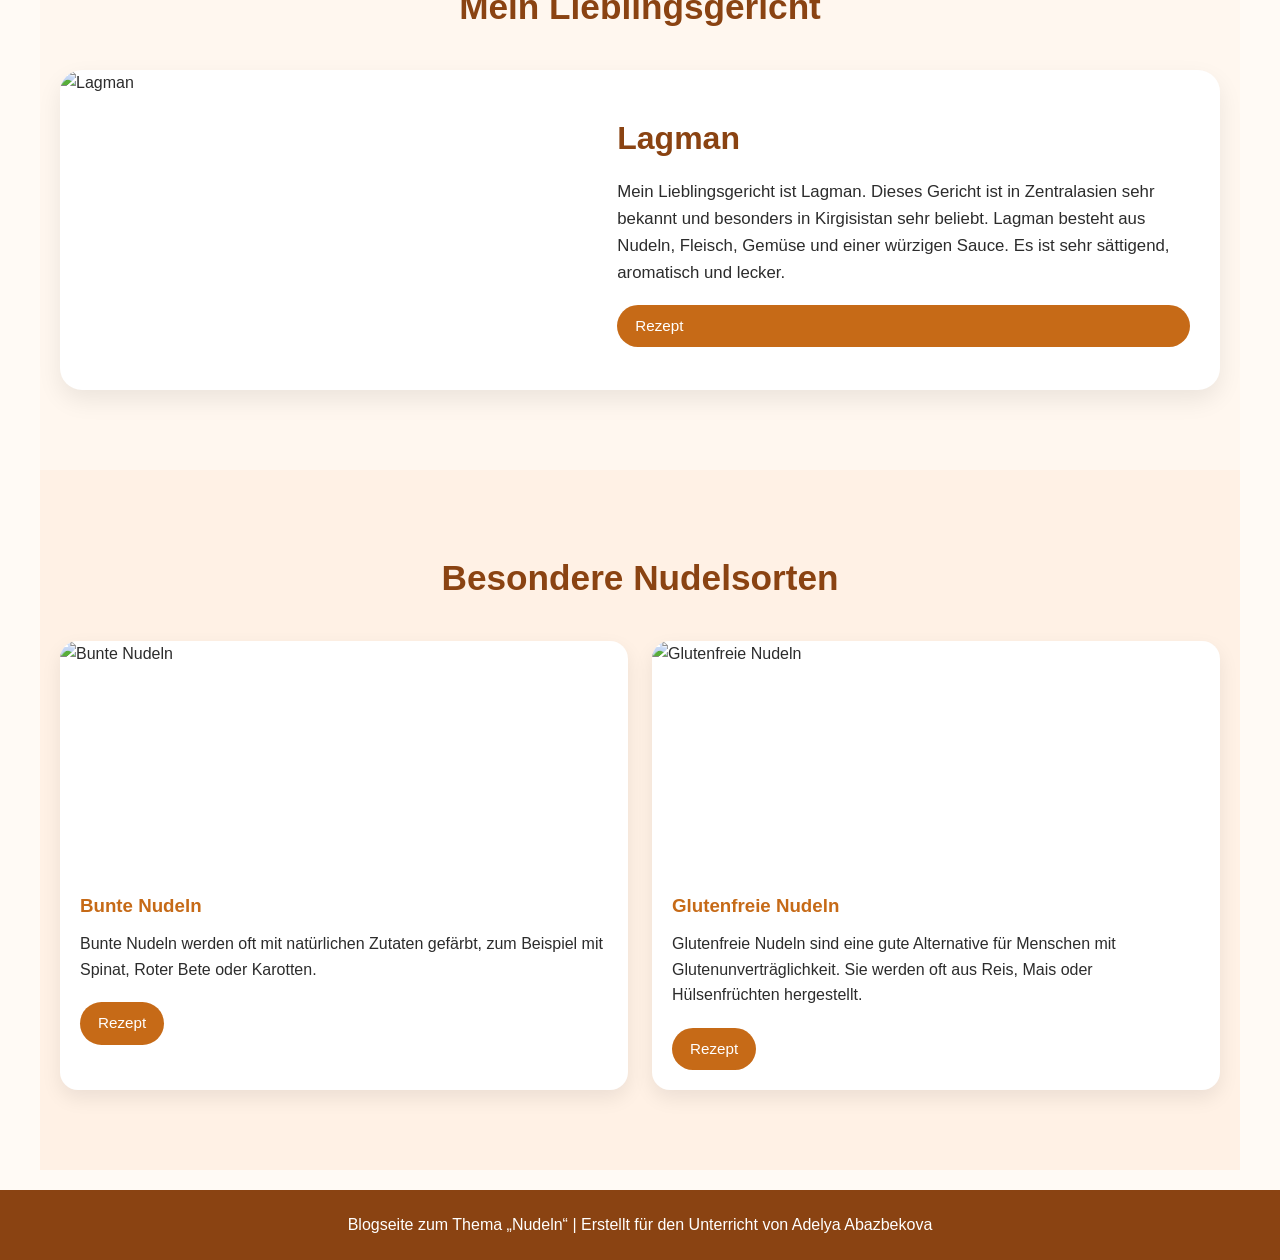
==== commit 64322c78: "added new recipes" ====
--- a/index.html
+++ b/index.html
@@ -56,7 +56,39 @@
         </div>
       </div>
     </section>
+    <section class="teig-section">
+  <h2>Teigzubereitung</h2>
+  <p>
+    Für frische Nudeln braucht man einen einfachen, elastischen Teig. 
+    Er wird klassisch aus Mehl, Eiern, Salz und etwas Olivenöl gemacht.
+    Danach muss der Teig ruhen, damit er weich und gut formbar wird.
+  </p>
 
+  <img src="https://upload.wikimedia.org/wikipedia/commons/b/ba/Hand-cutting-pasta.jpg" alt="Frischer Nudelteig wird ausgerollt" class="process-photo">
+
+  <h3>Zutaten für den Teig</h3>
+  <ul>
+    <li>300 g Mehl</li>
+    <li>3 Eier</li>
+    <li>1 Prise Salz</li>
+    <li>1 EL Olivenöl</li>
+  </ul>
+
+  <h3>So wird der Teig gemacht</h3>
+  <ol>
+    <li>Das Mehl auf die Arbeitsfläche geben und in der Mitte eine Mulde machen.</li>
+    <li>Eier, Salz und Olivenöl in die Mulde geben.</li>
+    <li>Alles langsam zu einem glatten Teig verkneten.</li>
+    <li>Den Teig etwa 10 Minuten kräftig kneten.</li>
+    <li>Danach 30 Minuten ruhen lassen.</li>
+    <li>Den Teig dünn ausrollen und in feine Nudeln schneiden.</li>
+    <li>Die frischen Nudeln kurz in kochendem Wasser garen.</li>
+  </ol>
+
+  <p class="teig-note">
+    Frische Nudeln schmecken besonders weich und aromatisch.
+  </p>
+</section>
     <section class="section" id="gerichte">
       <h2>Drei leckere Nudelgerichte</h2>
 
--- a/schatzi.css
+++ b/schatzi.css
@@ -337,4 +337,42 @@
 }
 .special-card .small-btn {
   margin: 0 20px 20px;
+}.teig-section {
+  margin-top: 40px;
+  padding: 28px;
+  background: #fffaf4;
+  border-radius: 20px;
+  box-shadow: 0 8px 24px rgba(0,0,0,0.08);
+}
+
+.teig-section h2,
+.teig-section h3 {
+  color: #8b4513;
+}
+
+.teig-section p {
+  line-height: 1.7;
+  color: #333;
+}
+
+.teig-section ul,
+.teig-section ol {
+  line-height: 1.8;
+  color: #333;
+  padding-left: 22px;
+}
+
+.process-photo {
+  width: 100%;
+  max-width: 750px;
+  display: block;
+  margin: 18px auto;
+  border-radius: 16px;
+  box-shadow: 0 6px 20px rgba(0,0,0,0.12);
+}
+
+.teig-note {
+  margin-top: 12px;
+  font-style: italic;
+  color: #6b4b2a;
 }
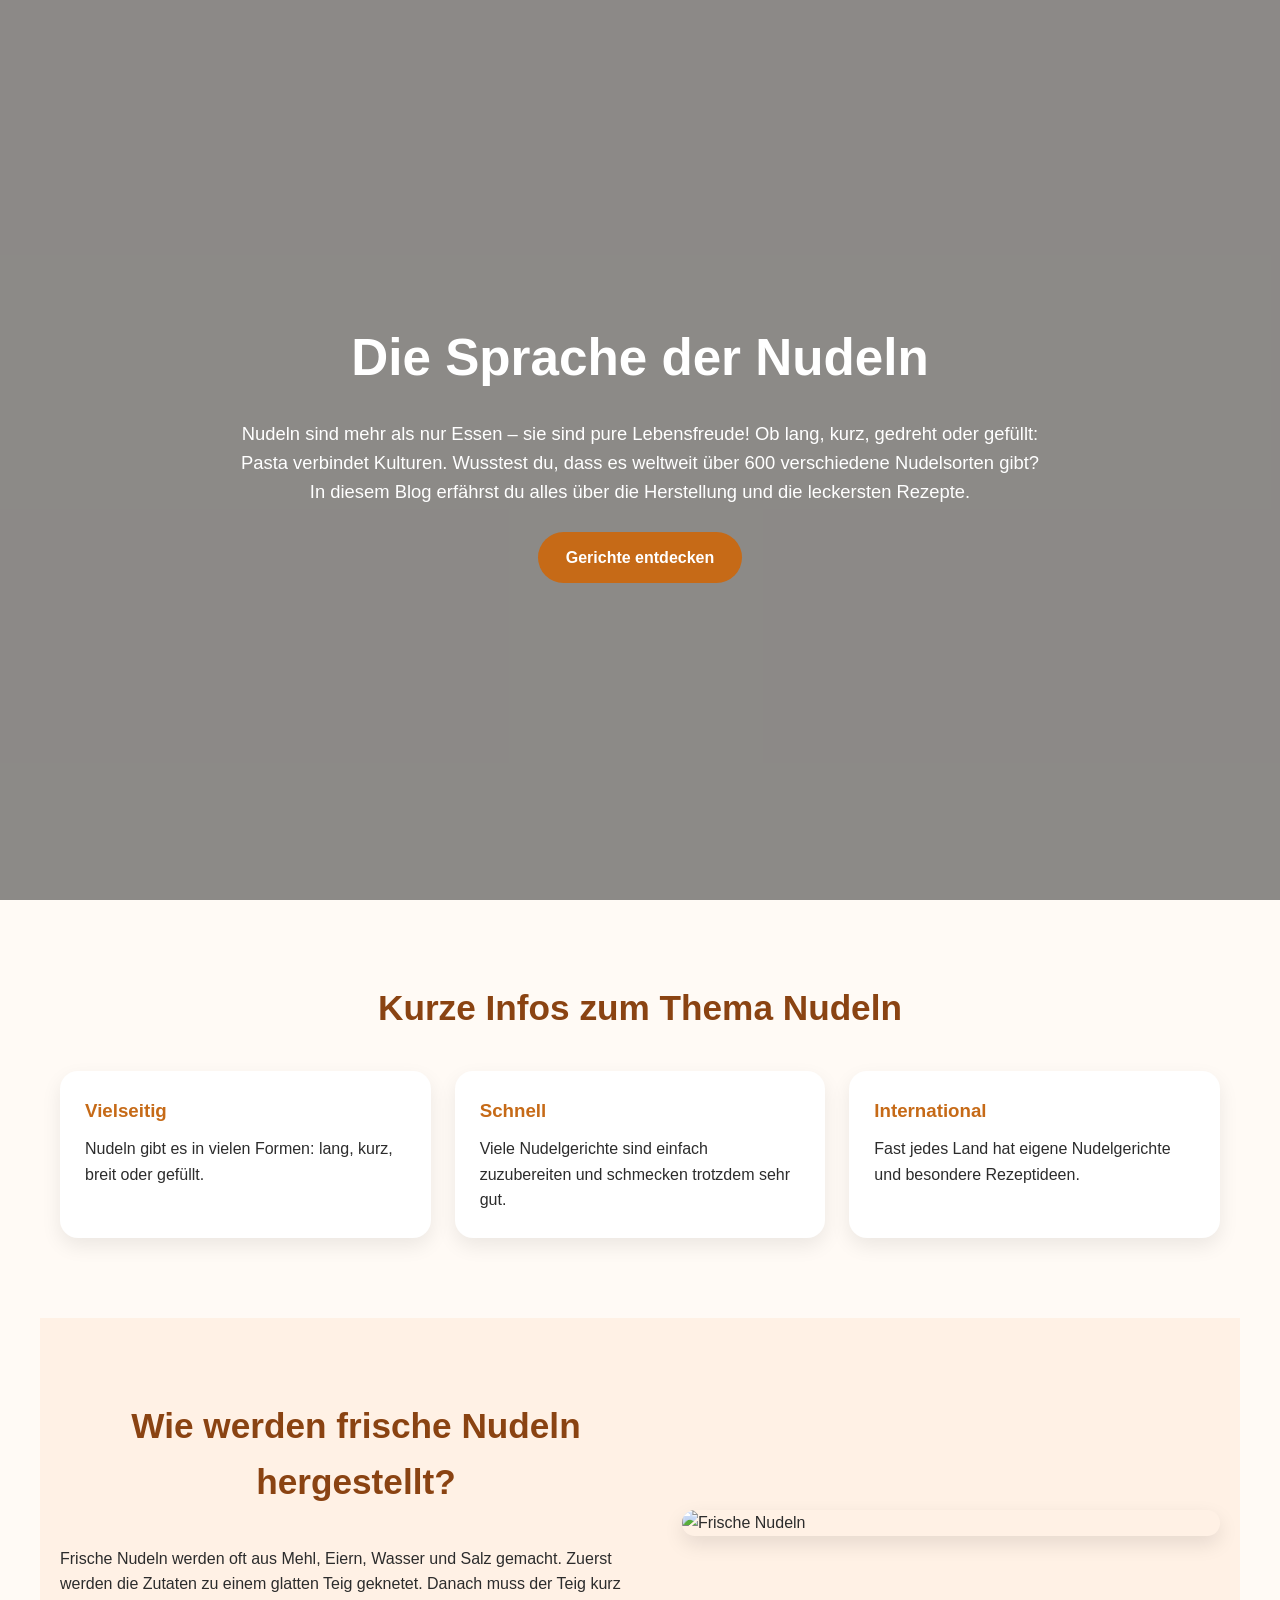
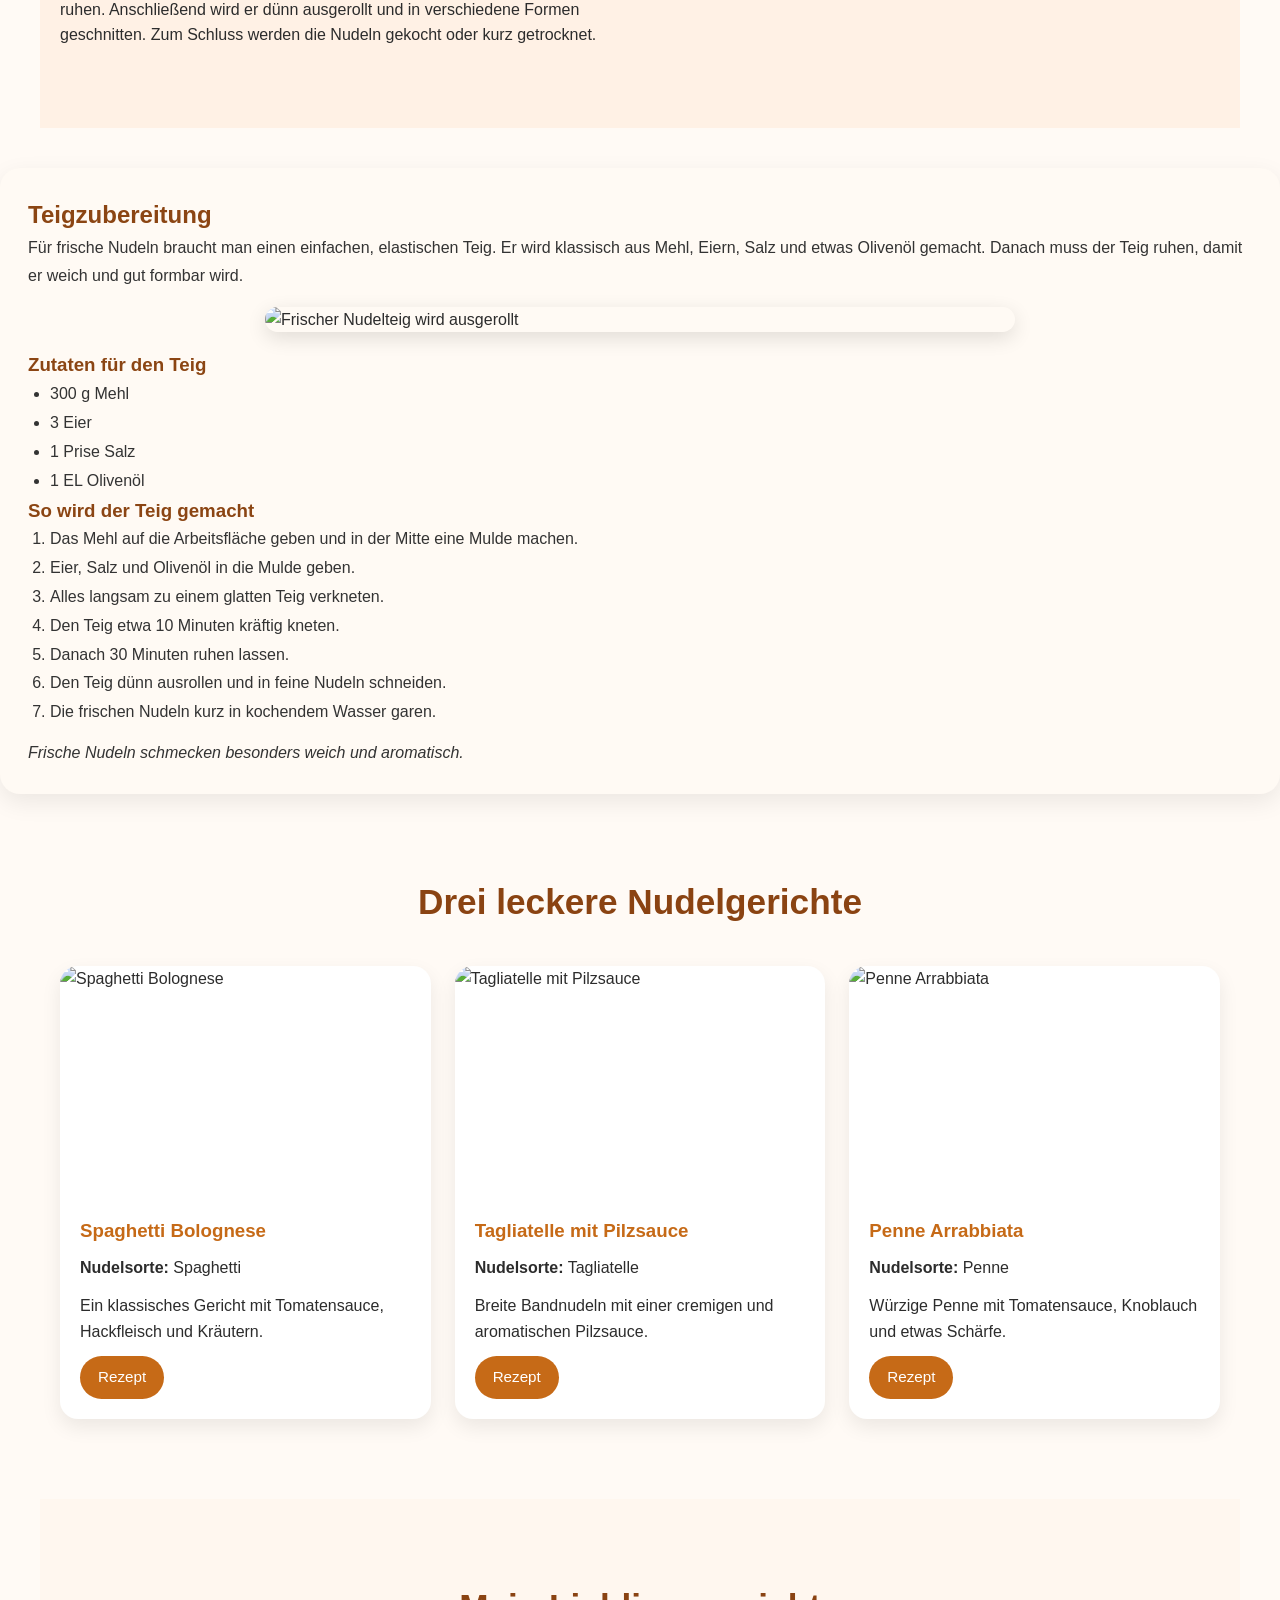
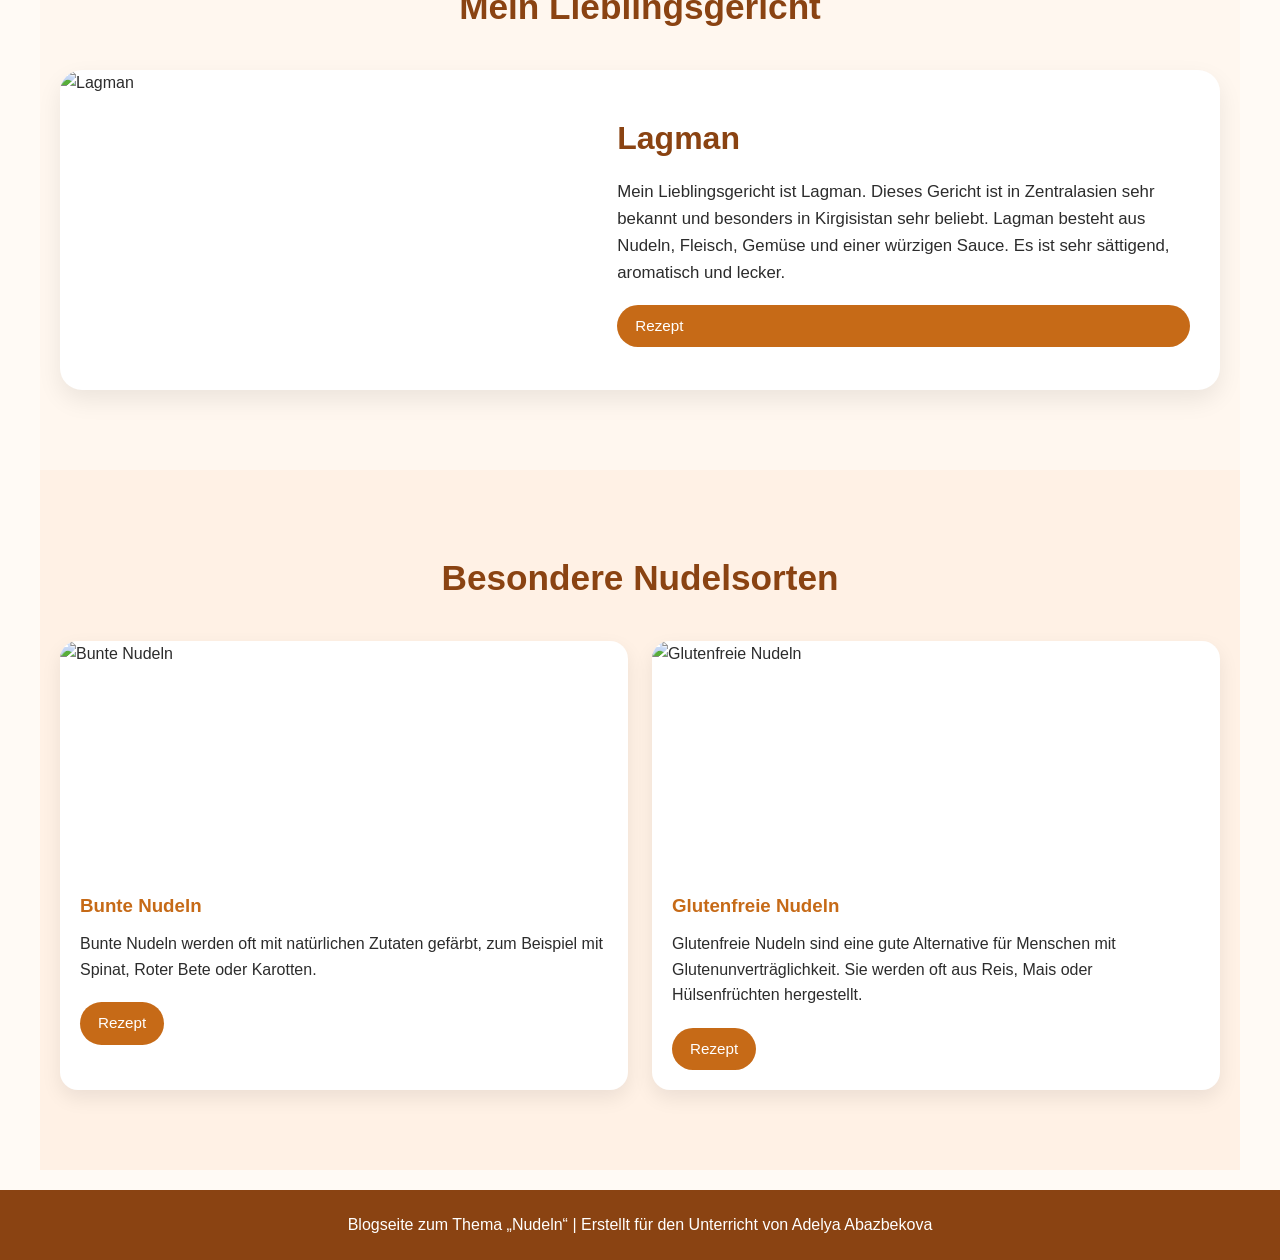
==== commit 6815534f: "added new text" ====
--- a/index.html
+++ b/index.html
@@ -11,10 +11,9 @@
   <header class="hero">
     <div class="hero-overlay"></div>
     <div class="hero-content">
-      <h1>Nudelwelt – Genuss in jeder Form</h1>
+      <h1>Die Sprache der Nudeln </h1>
       <p>
-        Nudeln sind lecker, vielseitig und auf der ganzen Welt beliebt.
-        Sie passen zu vielen Zutaten und können auf ganz unterschiedliche Weise zubereitet werden.
+        Nudeln sind mehr als nur Essen – sie sind pure Lebensfreude! Ob lang, kurz, gedreht oder gefüllt: Pasta verbindet Kulturen. Wusstest du, dass es weltweit über 600 verschiedene Nudelsorten gibt? In diesem Blog erfährst du alles über die Herstellung und die leckersten Rezepte.
       </p>
       <a href="#gerichte" class="btn">Gerichte entdecken</a>
     </div>
